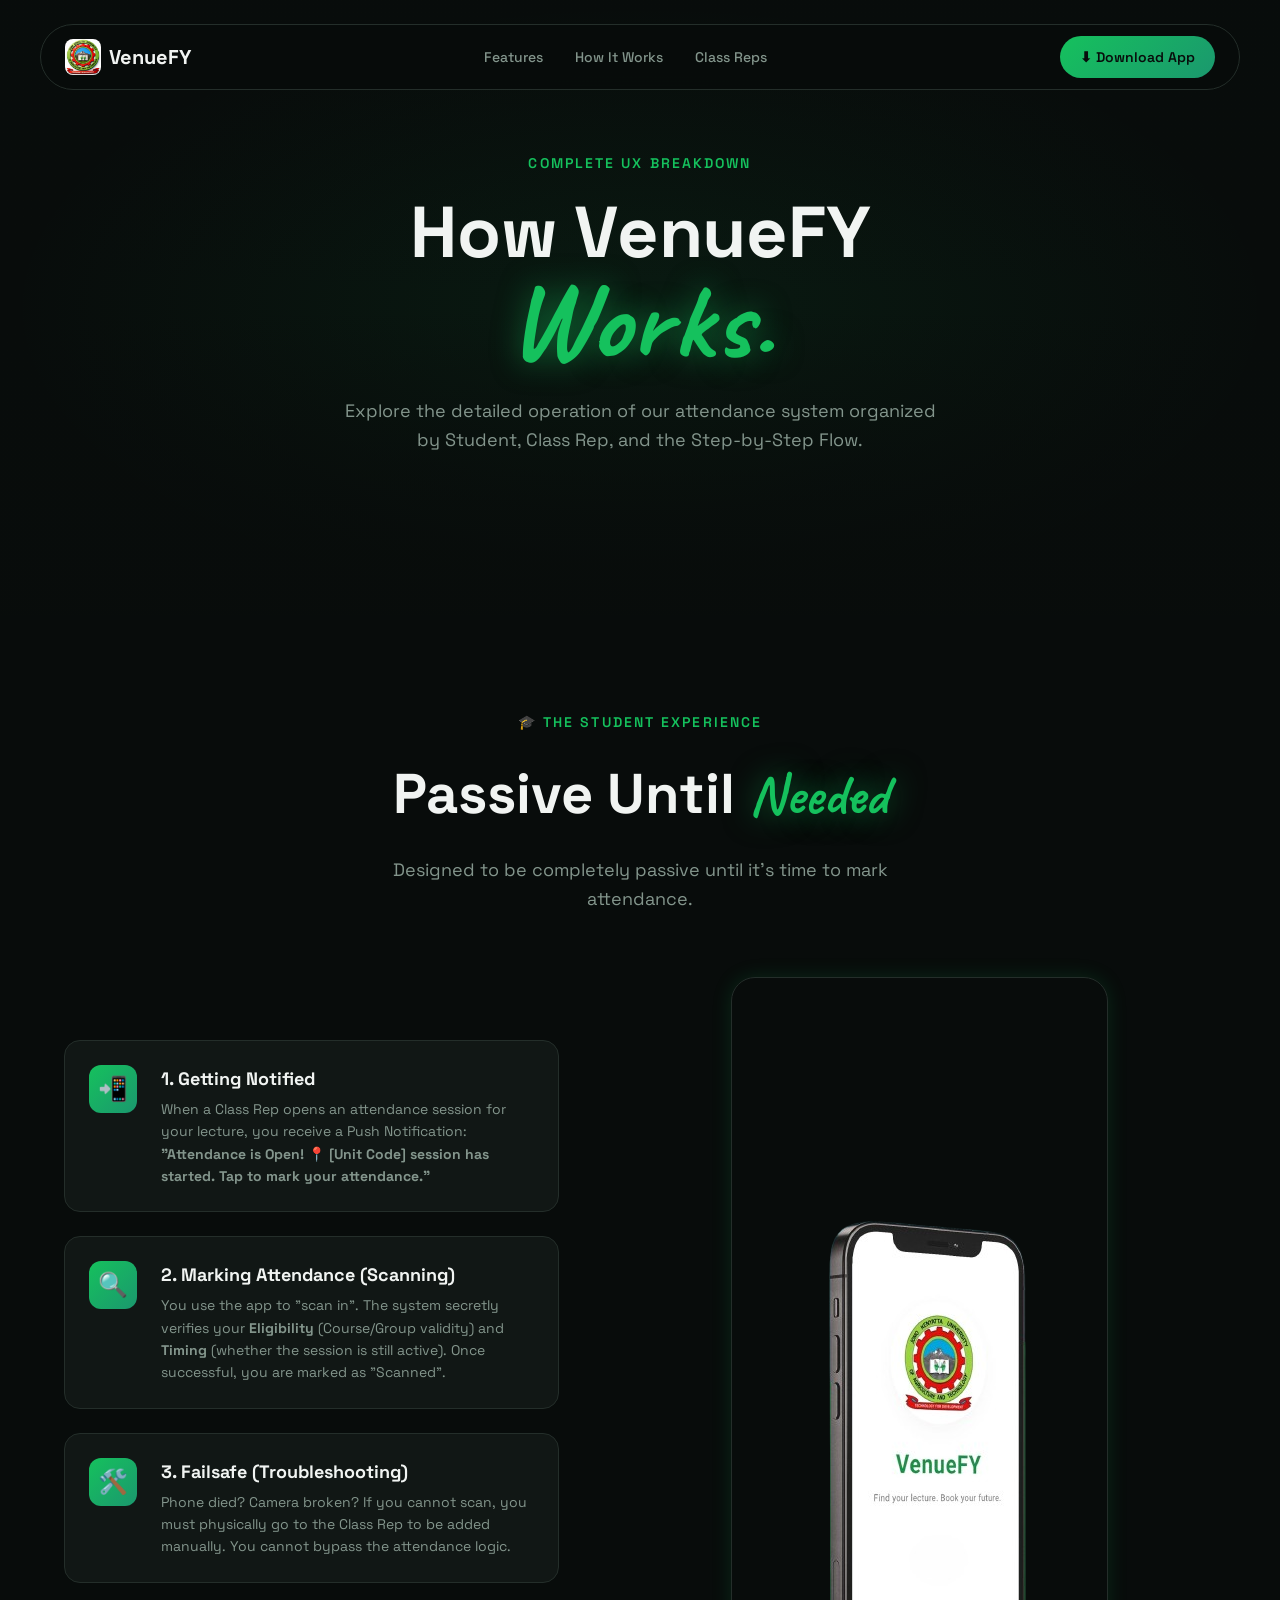
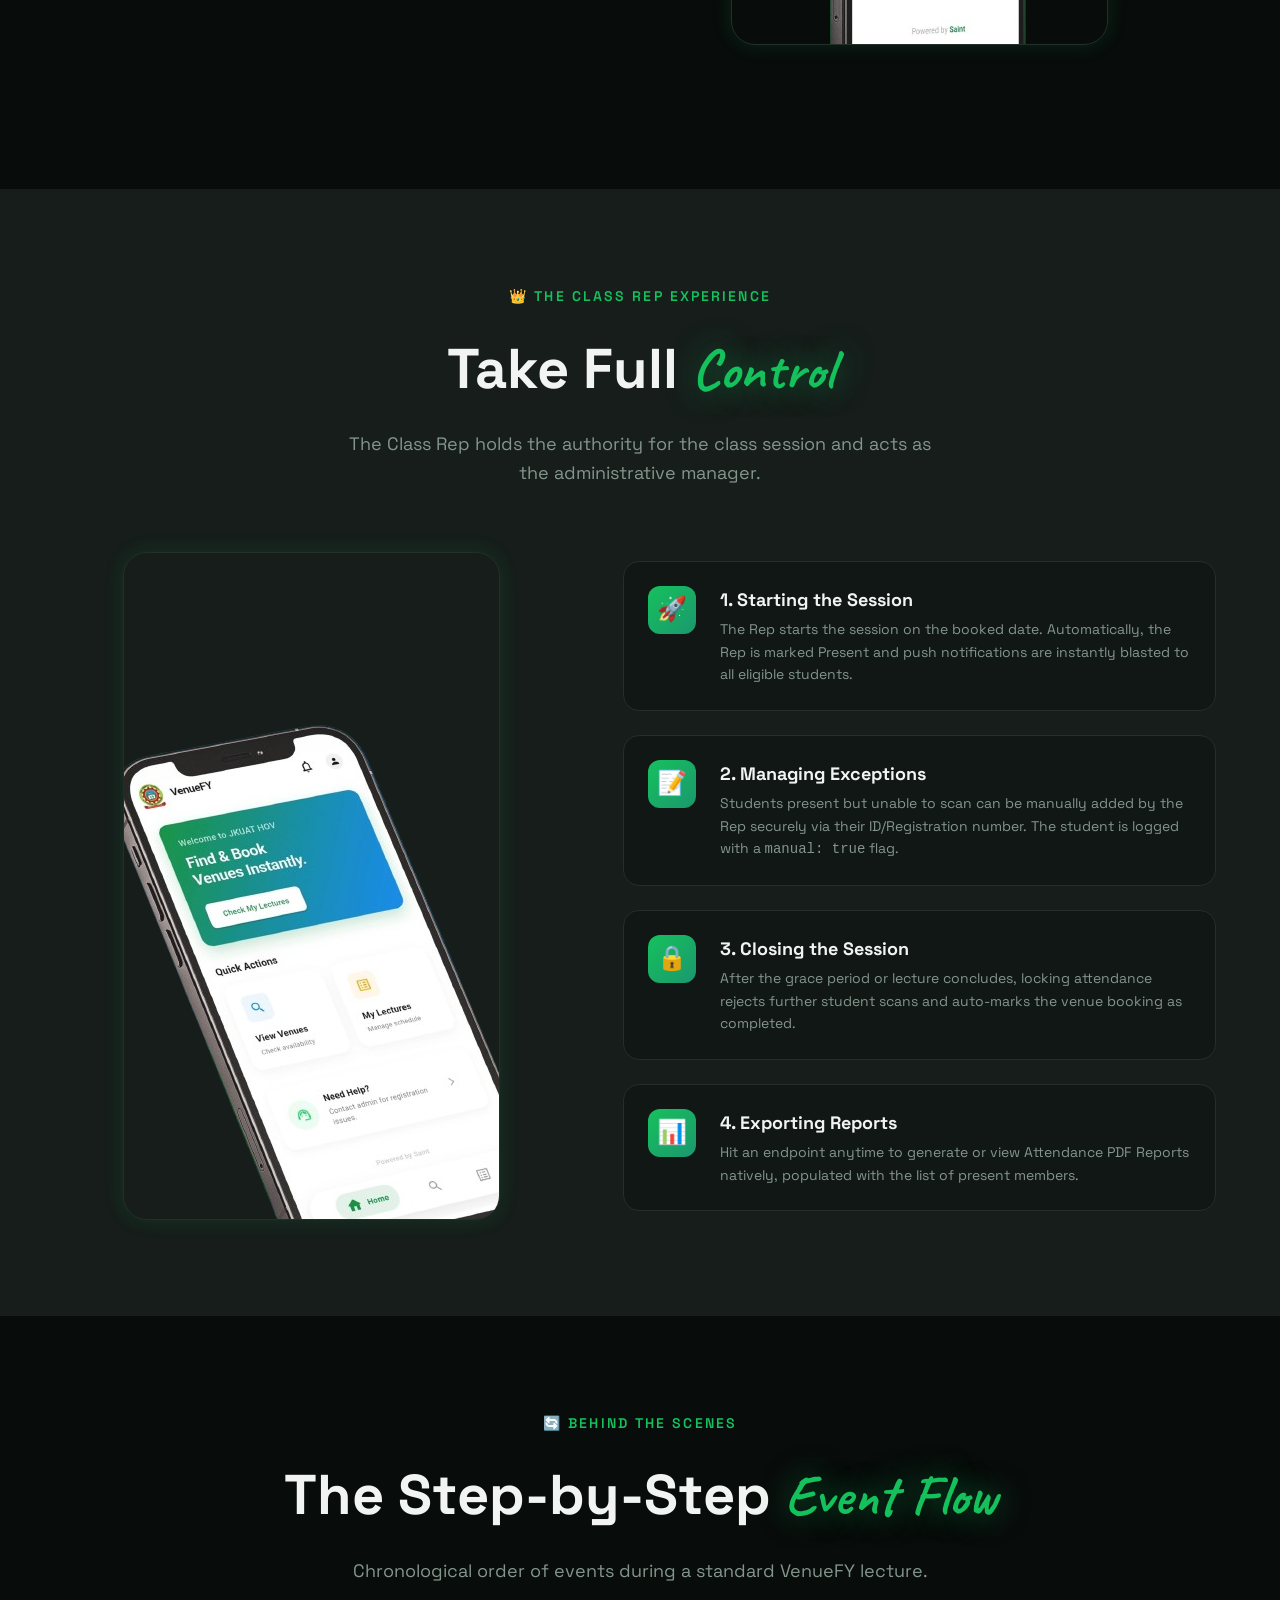
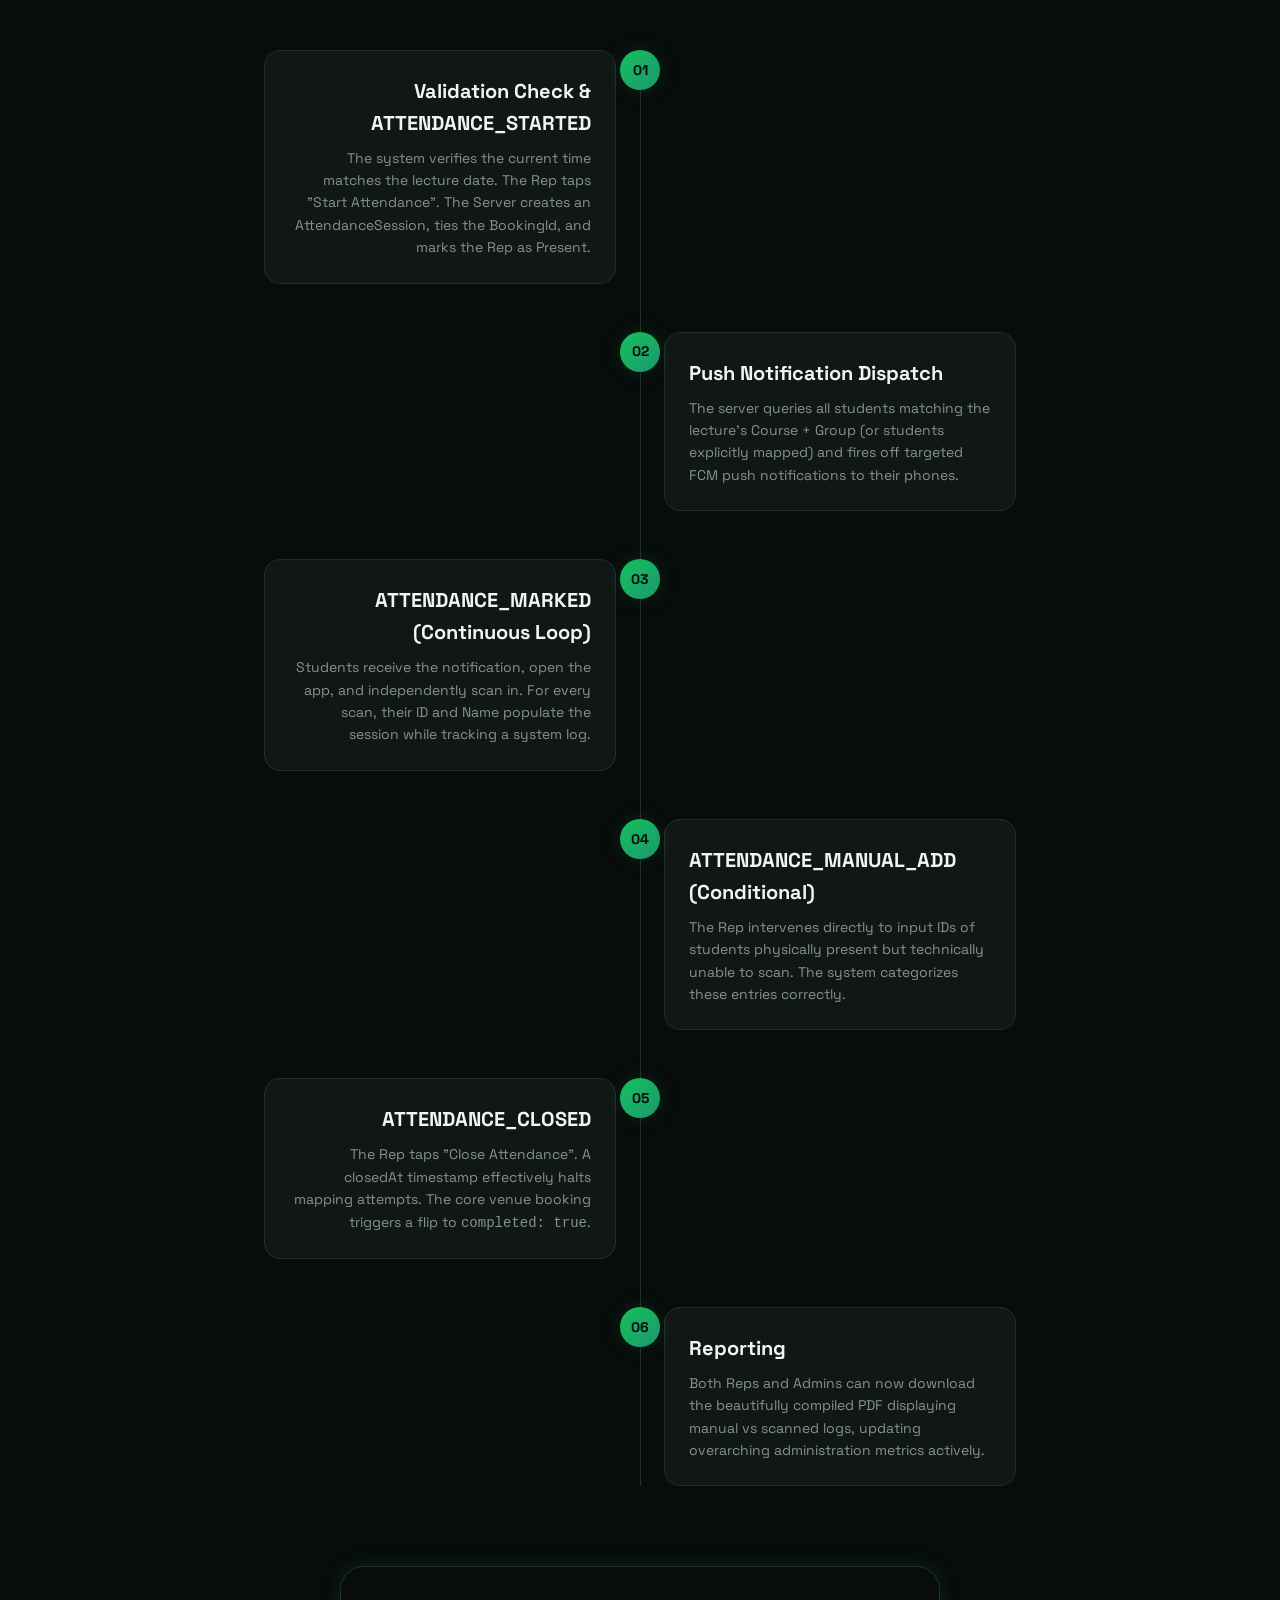
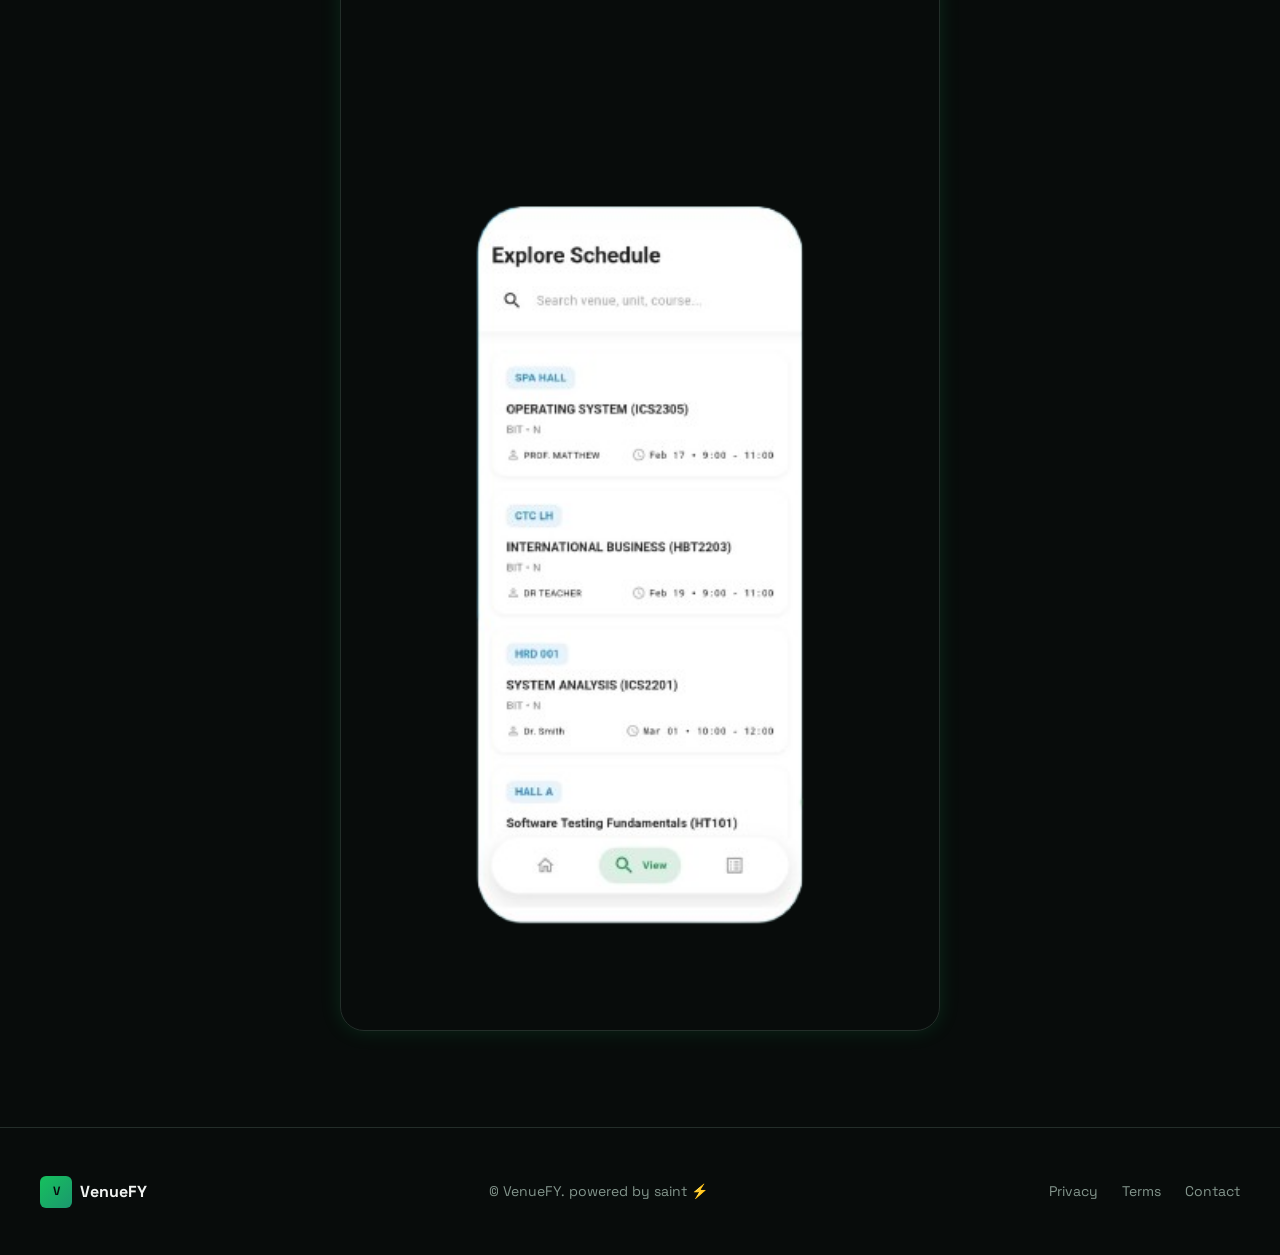
==== how-it-works.html @ 6f09be55 "added the how it works" ====
<!DOCTYPE html>
<html lang="en">

<head>
    <meta charset="UTF-8" />
    <meta name="viewport" content="width=device-width, initial-scale=1.0" />
    <title>How It Works - VenueFY</title>
    <meta name="description" content="A complete UX breakdown of how the VenueFY attendance system works." />
    <link
        href="https://fonts.googleapis.com/css2?family=Space+Grotesk:wght@300;400;500;600;700&family=Caveat:wght@400;500;600;700&display=swap"
        rel="stylesheet">
    <link rel="icon" type="image/png" href="logo.png">
    <link rel="stylesheet" href="styles.css">
</head>

<body>
    <!-- NAVBAR -->
    <nav class="navbar">
        <div class="navbar-inner">
            <a href="index.html" class="logo">
                <img src="logo.png" alt="VenueFY Logo" class="logo-img">
                <span class="logo-text">VenueFY</span>
            </a>
            <div class="nav-links">
                <a href="index.html#features">Features</a>
                <a href="how-it-works.html">How It Works</a>
                <a href="index.html#class-rep">Class Reps</a>
            </div>
            <a href="index.html#download" class="nav-cta">⬇ Download App</a>
            <button class="hamburger" onclick="toggleMenu()">☰</button>
        </div>
        <div class="mobile-menu" id="mobileMenu">
            <a href="index.html#features" onclick="closeMenu()">Features</a>
            <a href="how-it-works.html" onclick="closeMenu()">How It Works</a>
            <a href="index.html#class-rep" onclick="closeMenu()">Class Reps</a>
            <a href="index.html#download" class="nav-cta" onclick="closeMenu()">⬇ Download App</a>
        </div>
    </nav>

    <!-- HERO -->
    <section class="hero" style="min-height: 50vh; padding-top: 120px; align-items: center; justify-content: center;">
        <div class="hero-bg"></div>
        <div class="hero-overlay"></div>
        <div class="hero-content" style="max-width: 1000px; margin: 0 auto; text-align: center;">
            <p class="hero-label">Complete UX Breakdown</p>
            <h1 style="font-size: clamp(2.5rem, 6vw, 4.5rem);">
                <span class="text-fg">How VenueFY</span><br>
                <span class="hand text-primary text-glow">Works.</span>
            </h1>
            <p class="hero-desc">Explore the detailed operation of our attendance system organized by Student, Class
                Rep, and the Step-by-Step Flow.</p>
        </div>
    </section>

    <!-- STUDENT EXPERIENCE -->
    <section id="student-experience">
        <div class="container">
            <div class="section-header">
                <p class="section-label">🎓 The Student Experience</p>
                <h2 class="section-title">Passive Until <span class="font-hand text-primary text-glow">Needed</span>
                </h2>
                <p class="section-desc">Designed to be completely passive until it's time to mark attendance.</p>
            </div>

            <div class="class-rep-layout" style="margin-bottom: 3rem;">
                <div class="class-rep-features">
                    <div class="feature-item">
                        <div class="feature-icon-sm">📲</div>
                        <div>
                            <h3>1. Getting Notified</h3>
                            <p>When a Class Rep opens an attendance session for your lecture, you receive a Push
                                Notification: <strong>"Attendance is Open! 📍 [Unit Code] session has started. Tap to
                                    mark your attendance."</strong></p>
                        </div>
                    </div>
                    <div class="feature-item">
                        <div class="feature-icon-sm">🔍</div>
                        <div>
                            <h3>2. Marking Attendance (Scanning)</h3>
                            <p>You use the app to "scan in". The system secretly verifies your
                                <strong>Eligibility</strong> (Course/Group validity) and <strong>Timing</strong>
                                (whether the session is still active). Once successful, you are marked as "Scanned".</p>
                        </div>
                    </div>
                    <div class="feature-item">
                        <div class="feature-icon-sm">🛠️</div>
                        <div>
                            <h3>3. Failsafe (Troubleshooting)</h3>
                            <p>Phone died? Camera broken? If you cannot scan, you must physically go to the Class Rep to
                                be added manually. You cannot bypass the attendance logic.</p>
                        </div>
                    </div>
                </div>
                <div class="class-rep-image">
                    <img src="1.jpg-removebg-preview.png" alt="Student Flow" class="floating-img">
                </div>
            </div>
        </div>
    </section>

    <!-- CLASS REP EXPERIENCE -->
    <section id="class-rep-experience" class="bg-surface">
        <div class="container">
            <div class="section-header">
                <p class="section-label">👑 The Class Rep Experience</p>
                <h2 class="section-title">Take Full <span class="font-hand text-primary text-glow">Control</span></h2>
                <p class="section-desc">The Class Rep holds the authority for the class session and acts as the
                    administrative manager.</p>
            </div>

            <div class="class-rep-layout">
                <div class="class-rep-image">
                    <img src="2.jpg-removebg-preview.png" alt="Class Rep Flow" class="floating-img">
                </div>
                <div class="class-rep-features">
                    <div class="feature-item">
                        <div class="feature-icon-sm">🚀</div>
                        <div>
                            <h3>1. Starting the Session</h3>
                            <p>The Rep starts the session on the booked date. Automatically, the Rep is marked Present
                                and push notifications are instantly blasted to all eligible students.</p>
                        </div>
                    </div>
                    <div class="feature-item">
                        <div class="feature-icon-sm">📝</div>
                        <div>
                            <h3>2. Managing Exceptions</h3>
                            <p>Students present but unable to scan can be manually added by the Rep securely via their
                                ID/Registration number. The student is logged with a <code>manual: true</code> flag.</p>
                        </div>
                    </div>
                    <div class="feature-item">
                        <div class="feature-icon-sm">🔒</div>
                        <div>
                            <h3>3. Closing the Session</h3>
                            <p>After the grace period or lecture concludes, locking attendance rejects further student
                                scans and auto-marks the venue booking as completed.</p>
                        </div>
                    </div>
                    <div class="feature-item">
                        <div class="feature-icon-sm">📊</div>
                        <div>
                            <h3>4. Exporting Reports</h3>
                            <p>Hit an endpoint anytime to generate or view Attendance PDF Reports natively, populated
                                with the list of present members.</p>
                        </div>
                    </div>
                </div>
            </div>
        </div>
    </section>

    <!-- EVENT FLOW -->
    <section id="event-flow">
        <div class="container">
            <div class="section-header">
                <p class="section-label">🔄 Behind The Scenes</p>
                <h2 class="section-title">The Step-by-Step <span class="font-hand text-primary text-glow">Event
                        Flow</span></h2>
                <p class="section-desc">Chronological order of events during a standard VenueFY lecture.</p>
            </div>

            <div class="steps">
                <div class="steps-line"></div>
                <div class="step step-left">
                    <div class="step-num">01</div>
                    <div class="step-content">
                        <h3>Validation Check & ATTENDANCE_STARTED</h3>
                        <p>The system verifies the current time matches the lecture date. The Rep taps "Start
                            Attendance". The Server creates an AttendanceSession, ties the BookingId, and marks the Rep
                            as Present.</p>
                    </div>
                </div>
                <div class="step step-right">
                    <div class="step-num">02</div>
                    <div class="step-content">
                        <h3>Push Notification Dispatch</h3>
                        <p>The server queries all students matching the lecture's Course + Group (or students explicitly
                            mapped) and fires off targeted FCM push notifications to their phones.</p>
                    </div>
                </div>
                <div class="step step-left">
                    <div class="step-num">03</div>
                    <div class="step-content">
                        <h3>ATTENDANCE_MARKED (Continuous Loop)</h3>
                        <p>Students receive the notification, open the app, and independently scan in. For every scan,
                            their ID and Name populate the session while tracking a system log.</p>
                    </div>
                </div>
                <div class="step step-right">
                    <div class="step-num">04</div>
                    <div class="step-content">
                        <h3>ATTENDANCE_MANUAL_ADD (Conditional)</h3>
                        <p>The Rep intervenes directly to input IDs of students physically present but technically
                            unable to scan. The system categorizes these entries correctly.</p>
                    </div>
                </div>
                <div class="step step-left">
                    <div class="step-num">05</div>
                    <div class="step-content">
                        <h3>ATTENDANCE_CLOSED</h3>
                        <p>The Rep taps "Close Attendance". A closedAt timestamp effectively halts mapping attempts. The
                            core venue booking triggers a flip to <code>completed: true</code>.</p>
                    </div>
                </div>
                <div class="step step-right">
                    <div class="step-num">06</div>
                    <div class="step-content">
                        <h3>Reporting</h3>
                        <p>Both Reps and Admins can now download the beautifully compiled PDF displaying manual vs
                            scanned logs, updating overarching administration metrics actively.</p>
                    </div>
                </div>
            </div>

            <div class="class-rep-layout" style="margin-top: 5rem; justify-content: center; display: flex;">
                <img src="3.jpg-removebg-preview.png" alt="Reporting and Analytics Sequence" class="floating-img"
                    style="max-width: 600px; width: 100%;">
            </div>
        </div>
    </section>

    <!-- FOOTER -->
    <footer>
        <div class="footer-inner">
            <div class="logo">
                <div class="logo-icon"
                    style="width:32px;height:32px;font-size:12px;display:flex;align-items:center;justify-content:center;background:var(--gradient);border-radius:6px;color:var(--primary-fg);font-weight:700;">
                    V</div>
                <span class="logo-text" style="font-size:1rem;font-weight:700;">VenueFY</span>
            </div>
            <p class="footer-copy">© <span id="current-year"></span> VenueFY. powered by saint ⚡</p>
            <div class="footer-links">
                <a href="privacy_policy.html">Privacy</a>
                <a href="terms_and_conditions.html">Terms</a>
                <a href="#">Contact</a>
            </div>
        </div>
    </footer>

    <script src="app.js"></script>
    <script>
        function toggleMenu() {
            document.getElementById('mobileMenu').classList.toggle('open');
        }
        function closeMenu() {
            document.getElementById('mobileMenu').classList.remove('open');
        }
    </script>
</body>

</html>
---- styles.css ----
*,
*::before,
*::after {
  box-sizing: border-box;
  margin: 0;
  padding: 0;
}

:root {
  --bg: hsl(160, 20%, 4%);
  --fg: hsl(140, 10%, 95%);
  --card: hsl(160, 15%, 8%);
  --primary: hsl(145, 80%, 42%);
  --primary-fg: hsl(160, 20%, 4%);
  --secondary: hsl(160, 15%, 12%);
  --muted: hsl(150, 8%, 55%);
  --border: hsl(160, 12%, 16%);
  --surface: hsl(160, 12%, 10%);
  --glow-shadow: 0 0 40px hsla(145, 80%, 42%, 0.3);
  --glow-shadow-sm: 0 0 20px hsla(145, 80%, 42%, 0.15);
  --gradient: linear-gradient(135deg, hsl(145, 80%, 42%), hsl(160, 70%, 35%));
}

body {
  font-family: 'Space Grotesk', sans-serif;
  background: var(--bg);
  color: var(--fg);
  line-height: 1.6;
  overflow-x: hidden;
}

a {
  text-decoration: none;
  color: inherit;
}

img {
  max-width: 100%;
  display: block;
}

button {
  cursor: pointer;
  border: none;
  font-family: inherit;
}

.font-hand {
  font-family: 'Caveat', cursive;
}

.text-glow {
  text-shadow: 0 0 30px hsla(145, 80%, 42%, 0.5);
}

.text-primary {
  color: var(--primary);
}

.text-muted {
  color: var(--muted);
}

.text-fg {
  color: var(--fg);
}

.bg-surface {
  background: var(--surface);
}

.gradient-bg {
  background: var(--gradient);
}

.container {
  max-width: 1200px;
  margin: 0 auto;
  padding: 0 1.5rem;
}

.text-center {
  text-align: center;
}

.hidden {
  display: none !important;
}

/* ===== NAVBAR ===== */
.navbar {
  position: fixed;
  top: 1.5rem;
  left: 50%;
  transform: translateX(-50%);
  width: calc(100% - 3rem);
  max-width: 1200px;
  z-index: 50;
  background: hsla(160, 20%, 4%, 0.8);
  backdrop-filter: blur(20px);
  border: 1px solid var(--border);
  border-radius: 999px;
}

.navbar-inner {
  padding: 0 1.5rem;
  height: 64px;
  display: flex;
  align-items: center;
  justify-content: space-between;
}

.logo {
  display: flex;
  align-items: center;
  gap: 0.5rem;
}

.logo-img {
  width: 36px;
  height: 36px;
  object-fit: contain;
  border-radius: 8px;
}

.logo-text {
  font-weight: 700;
  font-size: 1.25rem;
}

.nav-links {
  display: flex;
  gap: 2rem;
}

.nav-links a {
  color: var(--muted);
  font-size: 0.875rem;
  font-weight: 500;
  transition: color 0.2s;
}

.nav-links a:hover {
  color: var(--fg);
}

.nav-cta {
  display: flex;
  align-items: center;
  gap: 0.5rem;
  background: var(--gradient);
  color: var(--primary-fg);
  padding: 0.625rem 1.25rem;
  border-radius: 9999px;
  font-size: 0.875rem;
  font-weight: 600;
  transition: opacity 0.2s;
}

.nav-cta:hover {
  opacity: 0.9;
}

.hamburger {
  display: none;
  background: none;
  color: var(--fg);
  font-size: 1.5rem;
}

.mobile-menu {
  display: none;
  background: var(--bg);
  border: 1px solid var(--border);
  border-radius: 1.5rem;
  margin: 0.5rem 1.5rem;
  padding: 1rem 1.5rem;
  position: fixed;
  top: 5.5rem;
  left: 0;
  right: 0;
  z-index: 49;
}

.mobile-menu.open {
  display: block;
}

.mobile-menu a {
  display: block;
  padding: 0.5rem 0;
  color: var(--muted);
  font-size: 0.875rem;
}

.mobile-menu .nav-cta {
  justify-content: center;
  margin-top: 0.75rem;
}

@media (max-width: 768px) {

  .nav-links,
  .navbar .nav-cta {
    display: none;
  }

  .hamburger {
    display: block;
  }
}

/* ===== HERO ===== */
.hero {
  position: relative;
  min-height: 100vh;
  display: flex;
  align-items: center;
  justify-content: center;
  overflow: hidden;
  padding-top: 64px;
}

.hero-bg {
  position: absolute;
  inset: 0;
  background: radial-gradient(ellipse at center, hsla(145, 80%, 42%, 0.08) 0%, transparent 70%), var(--bg);
}

.hero-overlay {
  position: absolute;
  inset: 0;
  background: linear-gradient(to bottom, hsla(160, 20%, 4%, 0.3), transparent, var(--bg));
}

.hero-content {
  position: relative;
  z-index: 10;
  text-align: center;
  padding: 2rem 1.5rem;
  max-width: 900px;
}

.hero-label {
  color: var(--primary);
  font-weight: 600;
  font-size: 0.875rem;
  letter-spacing: 0.15em;
  text-transform: uppercase;
  margin-bottom: 1.5rem;
}

.hero h1 {
  font-size: clamp(2.5rem, 8vw, 6rem);
  font-weight: 700;
  line-height: 0.95;
  margin-bottom: 1.5rem;
}

.hero h1 .hand {
  font-family: 'Caveat', cursive;
  color: var(--primary);
  font-size: clamp(3rem, 9vw, 7rem);
}

.hero-desc {
  color: var(--muted);
  font-size: 1.125rem;
  max-width: 600px;
  margin: 0 auto 2rem;
}

.hero-buttons {
  display: flex;
  gap: 1rem;
  justify-content: center;
  flex-wrap: wrap;
  margin-bottom: 3rem;
}

.btn-primary {
  background: var(--gradient);
  color: var(--primary-fg);
  padding: 1rem 2rem;
  border-radius: 9999px;
  font-weight: 700;
  font-size: 1.125rem;
  box-shadow: var(--glow-shadow);
  transition: opacity 0.2s;
}

.btn-primary:hover {
  opacity: 0.9;
}

.btn-outline {
  border: 1px solid var(--border);
  color: var(--fg);
  padding: 1rem 2rem;
  border-radius: 9999px;
  font-weight: 500;
  font-size: 1.125rem;
  background: transparent;
  transition: background 0.2s;
}

.btn-outline:hover {
  background: var(--secondary);
}

.hero-stats {
  display: flex;
  gap: 2rem;
  justify-content: center;
  font-size: 0.875rem;
  color: var(--muted);
  flex-wrap: wrap;
}

.hero-stats span {
  display: flex;
  align-items: center;
  gap: 0.5rem;
}

.pulse-dot {
  width: 8px;
  height: 8px;
  border-radius: 50%;
  background: var(--primary);
  animation: pulseGlow 3s ease-in-out infinite;
}

.scroll-indicator {
  position: absolute;
  bottom: 2rem;
  left: 50%;
  transform: translateX(-50%);
  animation: float 6s ease-in-out infinite;
  color: var(--primary);
  font-size: 1.25rem;
}

/* ===== SECTIONS ===== */
section {
  padding: 6rem 1.5rem;
}

.section-label {
  color: var(--primary);
  font-weight: 600;
  font-size: 0.875rem;
  letter-spacing: 0.15em;
  text-transform: uppercase;
  margin-bottom: 1rem;
}

.section-title {
  font-size: clamp(2rem, 5vw, 3.5rem);
  font-weight: 700;
  margin-bottom: 1rem;
}

.section-desc {
  color: var(--muted);
  font-size: 1.125rem;
  max-width: 600px;
  margin: 0 auto;
}

.section-header {
  text-align: center;
  margin-bottom: 4rem;
}

/* ===== FEATURES ===== */
.features-grid {
  display: grid;
  grid-template-columns: repeat(auto-fit, minmax(280px, 1fr));
  gap: 1.5rem;
}

@media (min-width: 1024px) {
  .features-grid {
    grid-template-columns: repeat(2, 1fr);
  }
}

.feature-card {
  background: var(--card);
  border: 1px solid var(--border);
  border-radius: 1rem;
  padding: 1.5rem;
  transition: all 0.3s;
}

.feature-card:hover {
  border-color: hsla(145, 80%, 42%, 0.5);
  box-shadow: var(--glow-shadow-sm);
}

.feature-icon {
  width: 48px;
  height: 48px;
  border-radius: 12px;
  background: var(--gradient);
  display: flex;
  align-items: center;
  justify-content: center;
  margin-bottom: 1rem;
  color: var(--primary-fg);
  font-size: 1.25rem;
}

.feature-card h3 {
  font-weight: 700;
  font-size: 1.125rem;
  margin-bottom: 0.5rem;
}

.feature-card p {
  color: var(--muted);
  font-size: 0.875rem;
  line-height: 1.6;
}

/* ===== SHOWCASE ===== */
.showcase-cards {
  display: grid;
  grid-template-columns: repeat(auto-fit, minmax(250px, 1fr));
  gap: 1.5rem;
  margin-top: 4rem;
}

.showcase-card {
  text-align: center;
  background: var(--card);
  border: 1px solid var(--border);
  border-radius: 1rem;
  padding: 2rem;
  transition: all 0.3s;
}

.showcase-card:hover {
  border-color: hsla(145, 80%, 42%, 0.5);
  box-shadow: var(--glow-shadow-sm);
}

.showcase-card h3 {
  font-weight: 700;
  font-size: 1.25rem;
  margin-bottom: 0.75rem;
}

.showcase-card p {
  color: var(--muted);
  font-size: 0.875rem;
  line-height: 1.6;
}

/* ===== HOW IT WORKS ===== */
.steps {
  position: relative;
  max-width: 800px;
  margin: 0 auto;
}

.steps-line {
  position: absolute;
  left: 2rem;
  top: 0;
  bottom: 0;
  width: 1px;
  background: var(--border);
}

@media (min-width: 768px) {
  .steps-line {
    left: 50%;
  }
}

.step {
  position: relative;
  margin-bottom: 3rem;
  display: flex;
  align-items: flex-start;
  gap: 1.5rem;
}

.step-num {
  position: absolute;
  left: 2rem;
  transform: translateX(-50%);
  width: 40px;
  height: 40px;
  border-radius: 50%;
  background: var(--gradient);
  display: flex;
  align-items: center;
  justify-content: center;
  color: var(--primary-fg);
  font-weight: 700;
  font-size: 0.875rem;
  z-index: 10;
  box-shadow: var(--glow-shadow-sm);
}

@media (min-width: 768px) {
  .step-num {
    left: 50%;
  }
}

.step-content {
  margin-left: 4.5rem;
  background: var(--card);
  border: 1px solid var(--border);
  border-radius: 1rem;
  padding: 1.5rem;
  transition: border-color 0.3s;
}

.step-content:hover {
  border-color: hsla(145, 80%, 42%, 0.3);
}

@media (min-width: 768px) {
  .step-content {
    margin-left: 0;
    width: calc(50% - 3rem);
  }

  .step-left .step-content {
    margin-left: auto;
    margin-right: calc(50% + 1.5rem);
    text-align: right;
  }

  .step-right .step-content {
    margin-left: calc(50% + 1.5rem);
  }
}

.step-content h3 {
  font-weight: 700;
  font-size: 1.25rem;
  margin-bottom: 0.5rem;
}

.step-content p {
  color: var(--muted);
  font-size: 0.875rem;
  line-height: 1.6;
}

/* ===== CLASS REP ===== */
.class-rep-layout {
  display: grid;
  grid-template-columns: 1fr;
  gap: 3rem;
  align-items: center;
}

@media (min-width: 900px) {
  .class-rep-layout {
    grid-template-columns: 1fr 1.2fr;
    gap: 4rem;
  }
}

.class-rep-image {
  position: relative;
  display: flex;
  justify-content: center;
}

.floating-img {
  max-width: 100%;
  border-radius: 1.5rem;
  box-shadow: var(--glow-shadow-sm);
  border: 1px solid var(--border);
  animation: float 6s ease-in-out infinite;
}

.class-rep-features {
  display: flex;
  flex-direction: column;
  gap: 1.5rem;
}

.feature-item {
  display: flex;
  gap: 1.5rem;
  background: var(--card);
  padding: 1.5rem;
  border-radius: 1rem;
  border: 1px solid var(--border);
  transition: all 0.3s;
}

.feature-item:hover {
  border-color: hsla(145, 80%, 42%, 0.5);
  box-shadow: var(--glow-shadow-sm);
  transform: translateY(-2px);
}

.feature-icon-sm {
  width: 48px;
  height: 48px;
  border-radius: 12px;
  background: var(--gradient);
  display: flex;
  align-items: center;
  justify-content: center;
  color: var(--primary-fg);
  font-size: 1.5rem;
  flex-shrink: 0;
}

.feature-item h3 {
  font-weight: 700;
  font-size: 1.125rem;
  margin-bottom: 0.25rem;
}

.feature-item p {
  color: var(--muted);
  font-size: 0.875rem;
  line-height: 1.6;
}

/* ===== VERSION ===== */
.version-grid {
  display: grid;
  grid-template-columns: 1fr;
  gap: 1.5rem;
  max-width: 900px;
  margin: 0 auto;
}

@media (min-width: 768px) {
  .version-grid {
    grid-template-columns: 1fr 1fr;
  }
}

.version-card {
  background: var(--card);
  border: 1px solid var(--border);
  border-radius: 1rem;
  padding: 2rem;
  position: relative;
  overflow: hidden;
}

.version-card.latest {
  border: 2px solid var(--primary);
}

.version-badge {
  position: absolute;
  top: 0;
  right: 0;
  background: var(--gradient);
  color: var(--primary-fg);
  font-size: 0.75rem;
  font-weight: 700;
  padding: 0.25rem 1rem;
  border-radius: 0 0 0 12px;
}

.version-card h3 {
  font-weight: 700;
  font-size: 1.5rem;
  margin-bottom: 0.25rem;
}

.version-card .date {
  color: var(--muted);
  font-size: 0.875rem;
  margin-bottom: 1.5rem;
}

.version-list {
  list-style: none;
}

.version-list li {
  display: flex;
  align-items: flex-start;
  gap: 0.75rem;
  font-size: 0.875rem;
  margin-bottom: 0.75rem;
}

.version-list .icon {
  flex-shrink: 0;
  margin-top: 2px;
  font-size: 1rem;
}

.version-list .icon.check {
  color: var(--primary);
}

.version-list .icon.x {
  color: var(--muted);
}

/* ===== TESTIMONIALS ===== */
.testimonials-grid {
  display: grid;
  grid-template-columns: repeat(auto-fit, minmax(280px, 1fr));
  gap: 1.5rem;
}

.testimonial-card {
  background: var(--card);
  border: 1px solid var(--border);
  border-radius: 1rem;
  padding: 2rem;
  transition: border-color 0.3s;
}

.testimonial-card:hover {
  border-color: hsla(145, 80%, 42%, 0.5);
}

.stars {
  display: flex;
  gap: 0.25rem;
  margin-bottom: 1rem;
  color: var(--primary);
  font-size: 1rem;
}

.testimonial-card blockquote {
  font-size: 0.875rem;
  line-height: 1.6;
  margin-bottom: 1.5rem;
  font-style: italic;
}

.testimonial-author {
  display: flex;
  align-items: center;
  gap: 0.75rem;
}

.author-avatar {
  width: 40px;
  height: 40px;
  border-radius: 50%;
  background: var(--gradient);
  display: flex;
  align-items: center;
  justify-content: center;
  color: var(--primary-fg);
  font-weight: 700;
  font-size: 0.75rem;
}

.author-name {
  font-weight: 600;
  font-size: 0.875rem;
}

.author-course {
  color: var(--muted);
  font-size: 0.75rem;
}

/* ===== DOWNLOAD ===== */
.download-section {
  position: relative;
  overflow: hidden;
}

.download-glow {
  position: absolute;
  top: 50%;
  left: 50%;
  transform: translate(-50%, -50%);
  width: 600px;
  height: 600px;
  border-radius: 50%;
  background: hsla(145, 80%, 42%, 0.05);
  filter: blur(60px);
}

.download-content {
  position: relative;
  max-width: 900px;
  margin: 0 auto;
  text-align: center;
}

.download-grid {
  display: grid;
  grid-template-columns: repeat(auto-fit, minmax(200px, 1fr));
  gap: 1rem;
}

.download-card {
  background: var(--card);
  border: 1px solid var(--border);
  border-radius: 1rem;
  padding: 1.5rem;
  text-align: left;
  transition: all 0.3s;
  cursor: pointer;
}

.download-card:hover {
  border-color: hsla(145, 80%, 42%, 0.5);
  box-shadow: var(--glow-shadow-sm);
}

.download-card .icon {
  font-size: 1.5rem;
  margin-bottom: 1rem;
  color: var(--primary);
}

.download-card h3 {
  font-weight: 700;
  font-size: 1.125rem;
}

.download-card .ver {
  color: var(--muted);
  font-size: 0.75rem;
  margin-bottom: 0.75rem;
}

.download-card .badge {
  display: inline-block;
  background: var(--gradient);
  color: var(--primary-fg);
  font-size: 0.75rem;
  font-weight: 700;
  padding: 0.25rem 0.75rem;
  border-radius: 9999px;
}

.download-footer {
  margin-top: 2.5rem;
  display: flex;
  align-items: center;
  justify-content: center;
  gap: 1.5rem;
  font-size: 0.875rem;
  color: var(--muted);
  flex-wrap: wrap;
}

.dot {
  width: 4px;
  height: 4px;
  border-radius: 50%;
  background: var(--border);
}

/* ===== FOOTER ===== */
footer {
  padding: 3rem 1.5rem;
  border-top: 1px solid var(--border);
}

.footer-inner {
  max-width: 1200px;
  margin: 0 auto;
  display: flex;
  flex-wrap: wrap;
  align-items: center;
  justify-content: space-between;
  gap: 1.5rem;
}

.footer-links {
  display: flex;
  gap: 1.5rem;
}

.footer-links a {
  color: var(--muted);
  font-size: 0.875rem;
  transition: color 0.2s;
}

.footer-links a:hover {
  color: var(--fg);
}

.footer-copy {
  color: var(--muted);
  font-size: 0.875rem;
  text-align: center;
}

/* ===== TOASTS ===== */
.toast {
  background: var(--card);
  border: 1px solid var(--border);
  color: var(--fg);
  padding: 1rem 1.5rem;
  border-radius: 12px;
  margin-top: 0.5rem;
  box-shadow: var(--glow-shadow-sm);
  animation: slideIn 0.3s ease-out;
}

.toast-success {
  border-left: 4px solid var(--primary);
}

.toast-error {
  border-left: 4px solid #ef4444;
}

.toast h4 {
  font-size: 0.875rem;
  font-weight: 700;
  margin-bottom: 0.25rem;
}

.toast p {
  font-size: 0.75rem;
  color: var(--muted);
}

/* ===== ANIMATIONS ===== */
@keyframes float {

  0%,
  100% {
    transform: translateY(0);
  }

  50% {
    transform: translateY(-20px);
  }
}

@keyframes fadeUp {
  from {
    opacity: 0;
    transform: translateY(30px);
  }

  to {
    opacity: 1;
    transform: translateY(0);
  }
}

@keyframes slideIn {
  from {
    opacity: 0;
    transform: translateX(30px);
  }

  to {
    opacity: 1;
    transform: translateX(0);
  }
}

@keyframes pulse {

  0%,
  100% {
    opacity: 1;
  }

  50% {
    opacity: 0.5;
  }
}

@keyframes pulseGlow {

  0%,
  100% {
    box-shadow: 0 0 20px hsla(145, 80%, 42%, 0.2);
  }

  50% {
    box-shadow: 0 0 40px hsla(145, 80%, 42%, 0.5);
  }
}

.animate-fade-up {
  animation: fadeUp 0.8s ease-out forwards;
}

/* Scrollbar */
::-webkit-scrollbar {
  width: 6px;
}

::-webkit-scrollbar-track {
  background: var(--bg);
}

::-webkit-scrollbar-thumb {
  background: var(--border);
  border-radius: 3px;
}

::-webkit-scrollbar-thumb:hover {
  background: var(--primary);
}

/* Smooth scroll */
html {
  scroll-behavior: smooth;
}

/* Loader */
.loader {
  width: 20px;
  height: 20px;
  border: 2px solid hsla(160, 20%, 4%, 0.1);
  border-top: 2px solid var(--primary-fg);
  border-radius: 50%;
  animation: spin 0.8s linear infinite;
}

@keyframes spin {
  to {
    transform: rotate(360deg);
  }
}
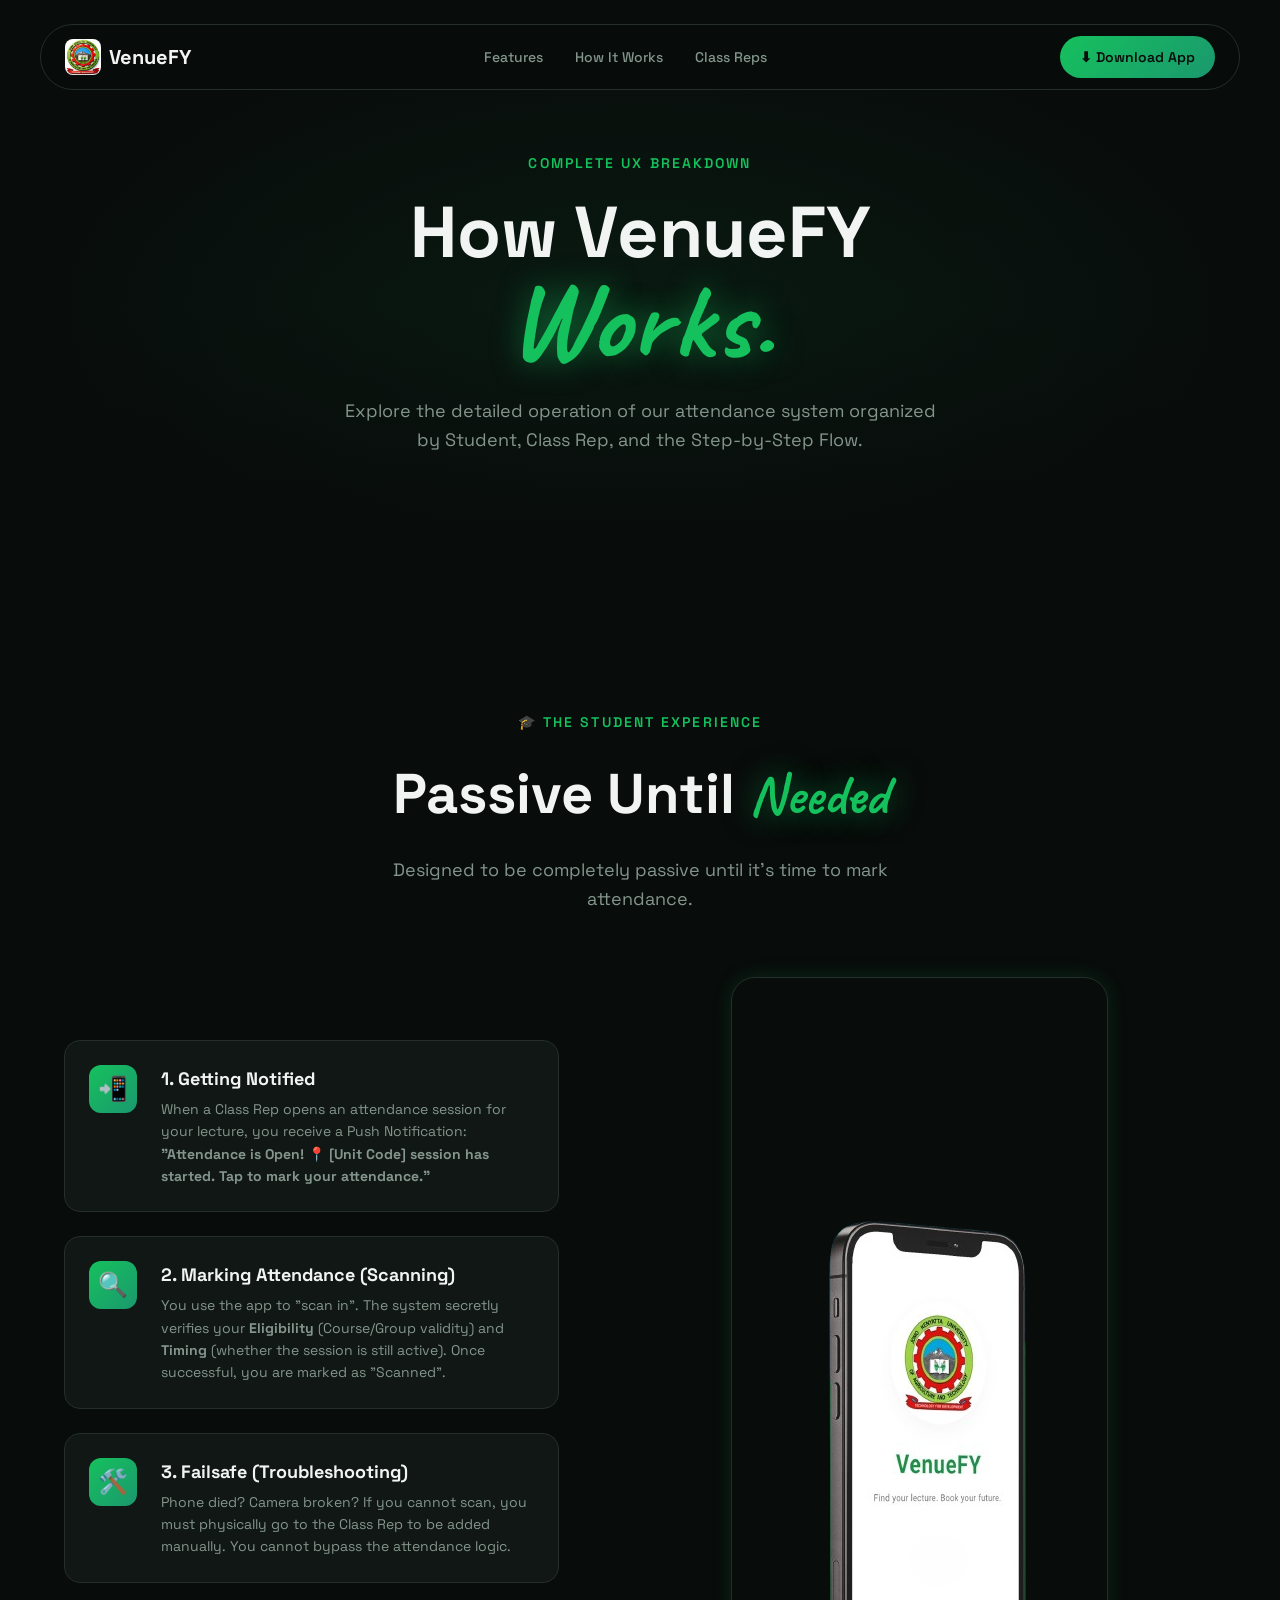
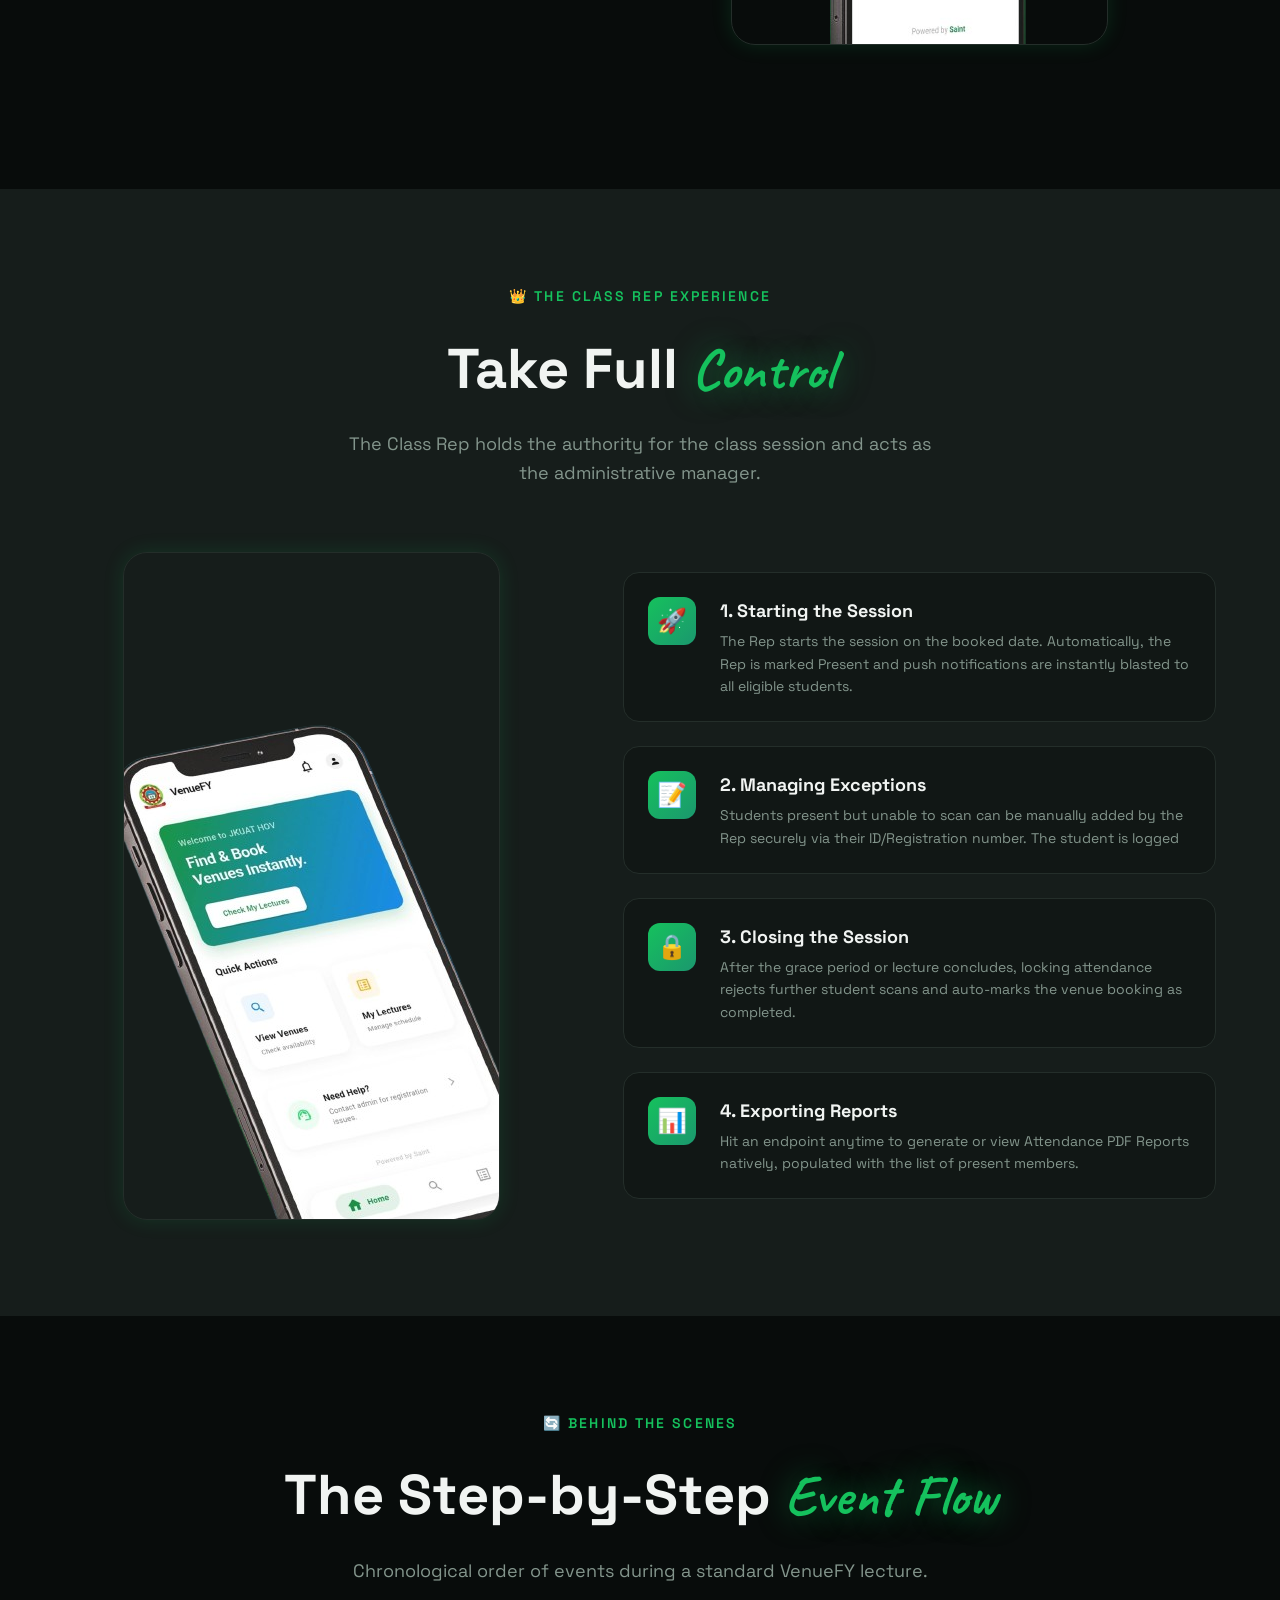
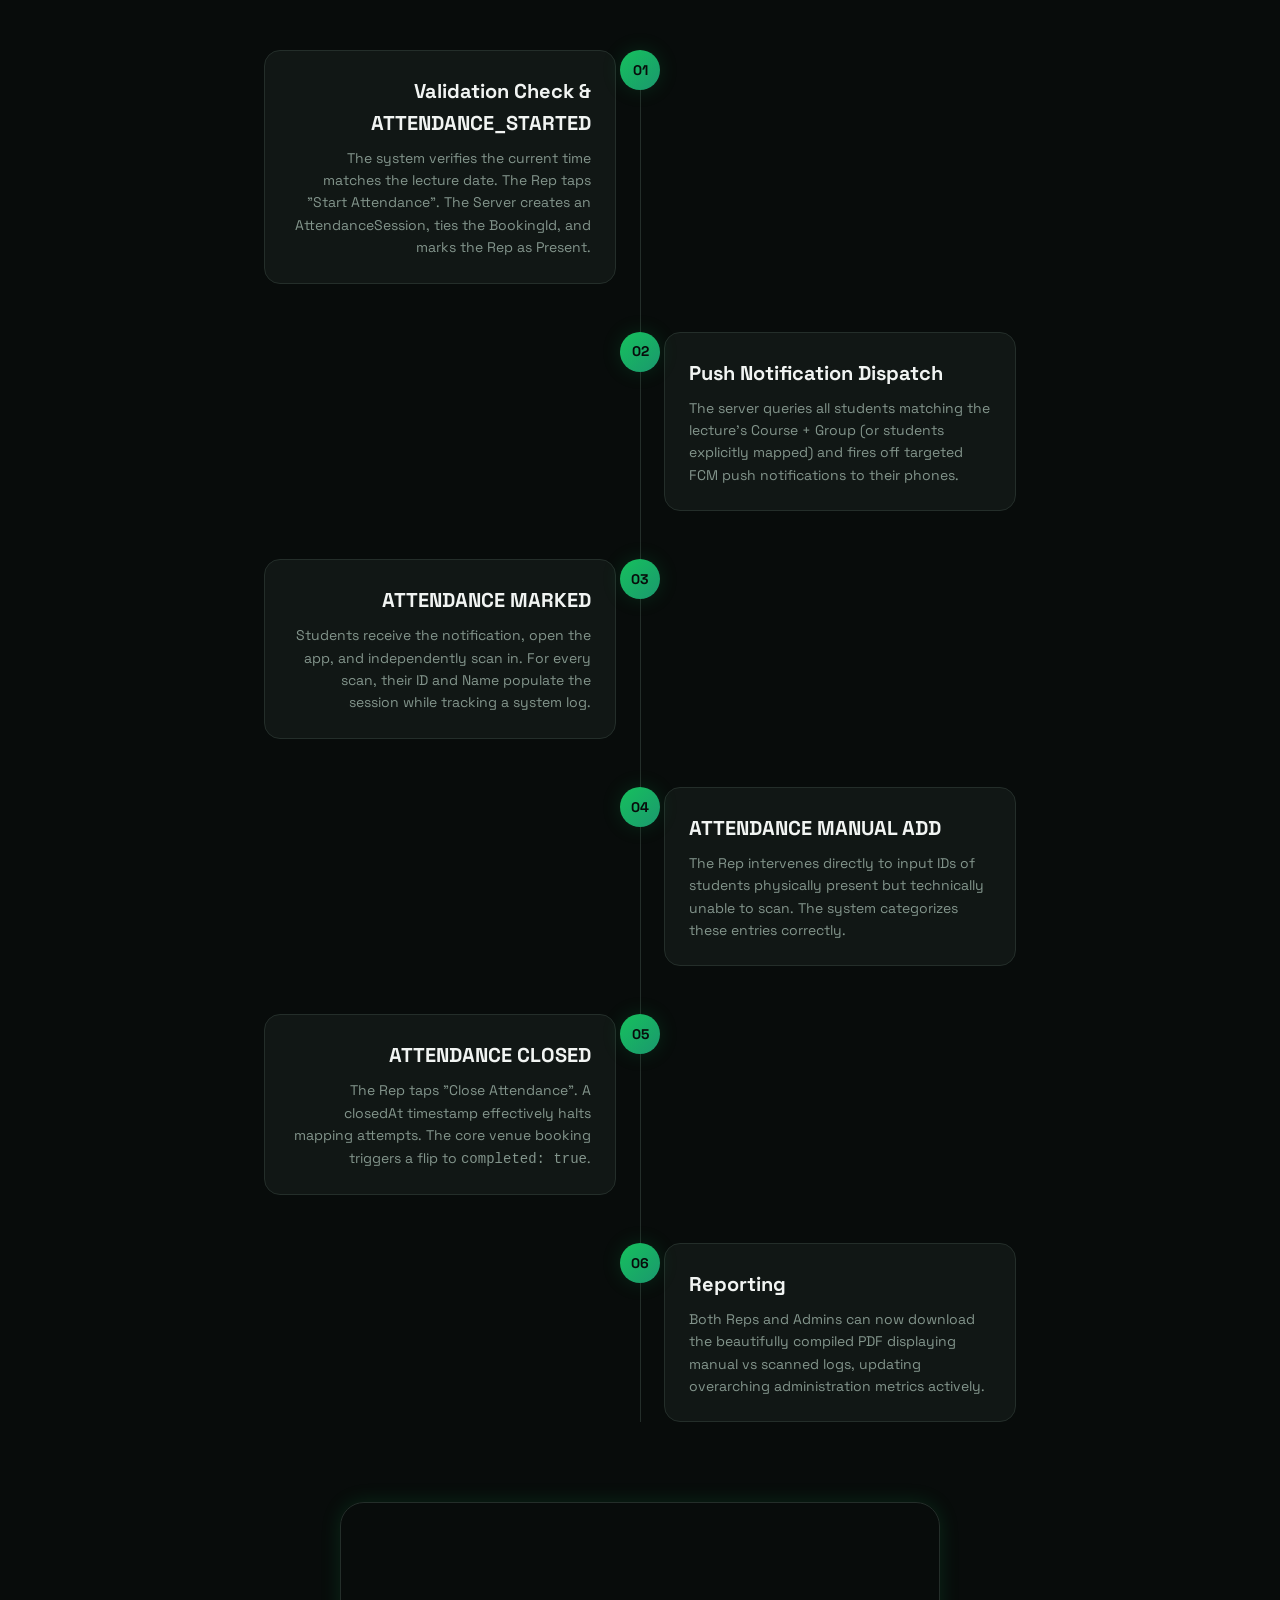
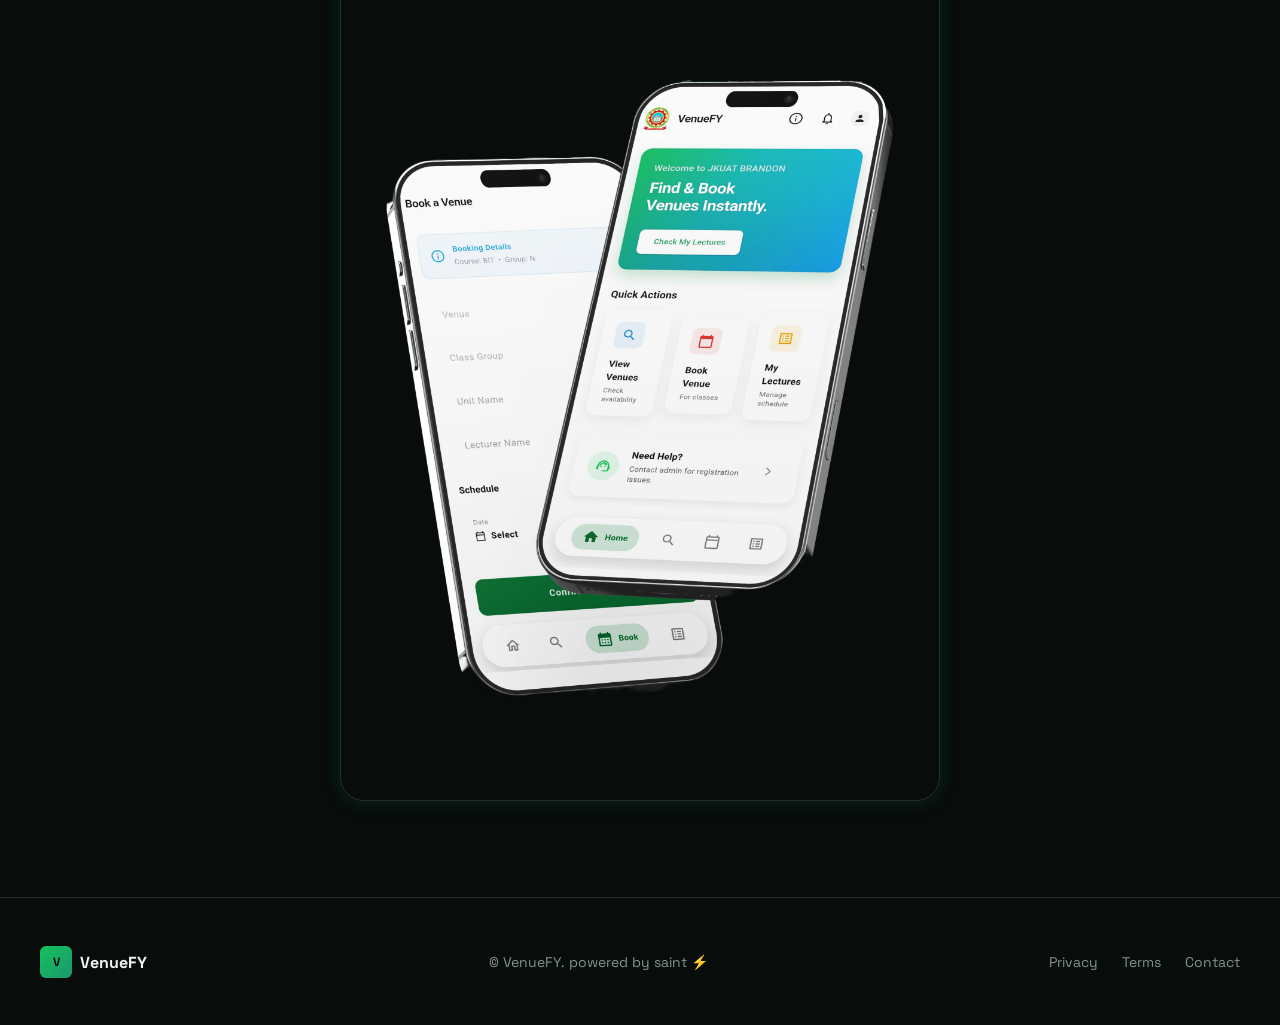
==== commit 996b68f2: "corrected how it works" ====
--- a/how-it-works.html
+++ b/how-it-works.html
@@ -126,7 +126,7 @@
                         <div>
                             <h3>2. Managing Exceptions</h3>
                             <p>Students present but unable to scan can be manually added by the Rep securely via their
-                                ID/Registration number. The student is logged with a <code>manual: true</code> flag.</p>
+                                ID/Registration number. The student is logged 
                         </div>
                     </div>
                     <div class="feature-item">
@@ -182,7 +182,7 @@
                 <div class="step step-left">
                     <div class="step-num">03</div>
                     <div class="step-content">
-                        <h3>ATTENDANCE_MARKED (Continuous Loop)</h3>
+                        <h3>ATTENDANCE MARKED </h3>
                         <p>Students receive the notification, open the app, and independently scan in. For every scan,
                             their ID and Name populate the session while tracking a system log.</p>
                     </div>
@@ -190,7 +190,7 @@
                 <div class="step step-right">
                     <div class="step-num">04</div>
                     <div class="step-content">
-                        <h3>ATTENDANCE_MANUAL_ADD (Conditional)</h3>
+                        <h3>ATTENDANCE MANUAL ADD</h3>
                         <p>The Rep intervenes directly to input IDs of students physically present but technically
                             unable to scan. The system categorizes these entries correctly.</p>
                     </div>
@@ -198,7 +198,7 @@
                 <div class="step step-left">
                     <div class="step-num">05</div>
                     <div class="step-content">
-                        <h3>ATTENDANCE_CLOSED</h3>
+                        <h3>ATTENDANCE CLOSED</h3>
                         <p>The Rep taps "Close Attendance". A closedAt timestamp effectively halts mapping attempts. The
                             core venue booking triggers a flip to <code>completed: true</code>.</p>
                     </div>
@@ -214,7 +214,7 @@
             </div>
 
             <div class="class-rep-layout" style="margin-top: 5rem; justify-content: center; display: flex;">
-                <img src="3.jpg-removebg-preview.png" alt="Reporting and Analytics Sequence" class="floating-img"
+                <img src="classRepScreen.png" alt="Reporting and Analytics Sequence" class="floating-img"
                     style="max-width: 600px; width: 100%;">
             </div>
         </div>
